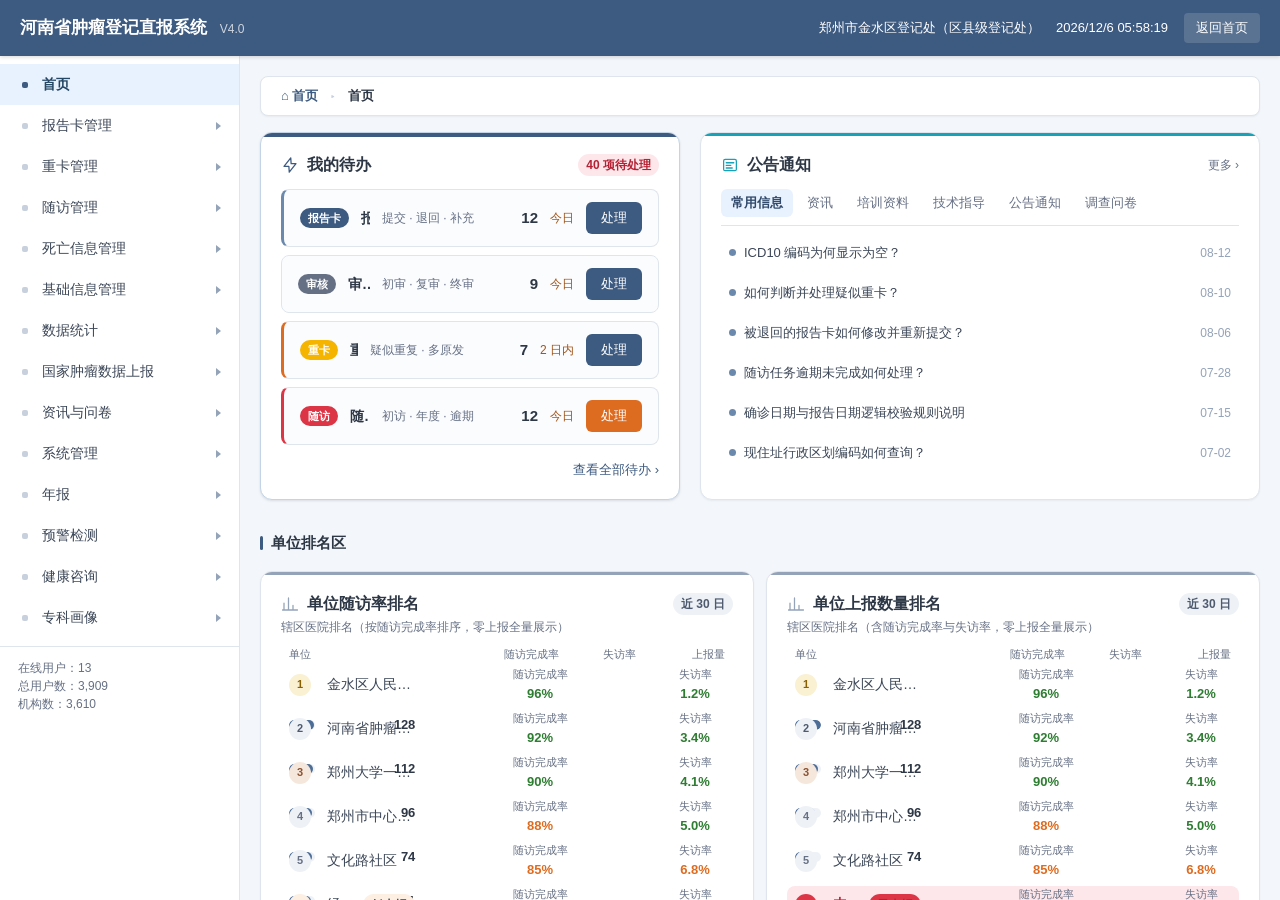
==== index.html @ 0848a84c "忽略运行时非必需文件；新增 index.html 入口自动跳转 app.html" ====
<!DOCTYPE html>
<html lang="zh-CN">
<head>
<meta charset="UTF-8">
<title>江西肿瘤登记平台 - 原型</title>
<meta http-equiv="refresh" content="0; url=app.html">
<script>location.replace('app.html');</script>
</head>
<body>
<p>正在跳转到 <a href="app.html">前端页面（app.html）</a>…</p>
</body>
</html>
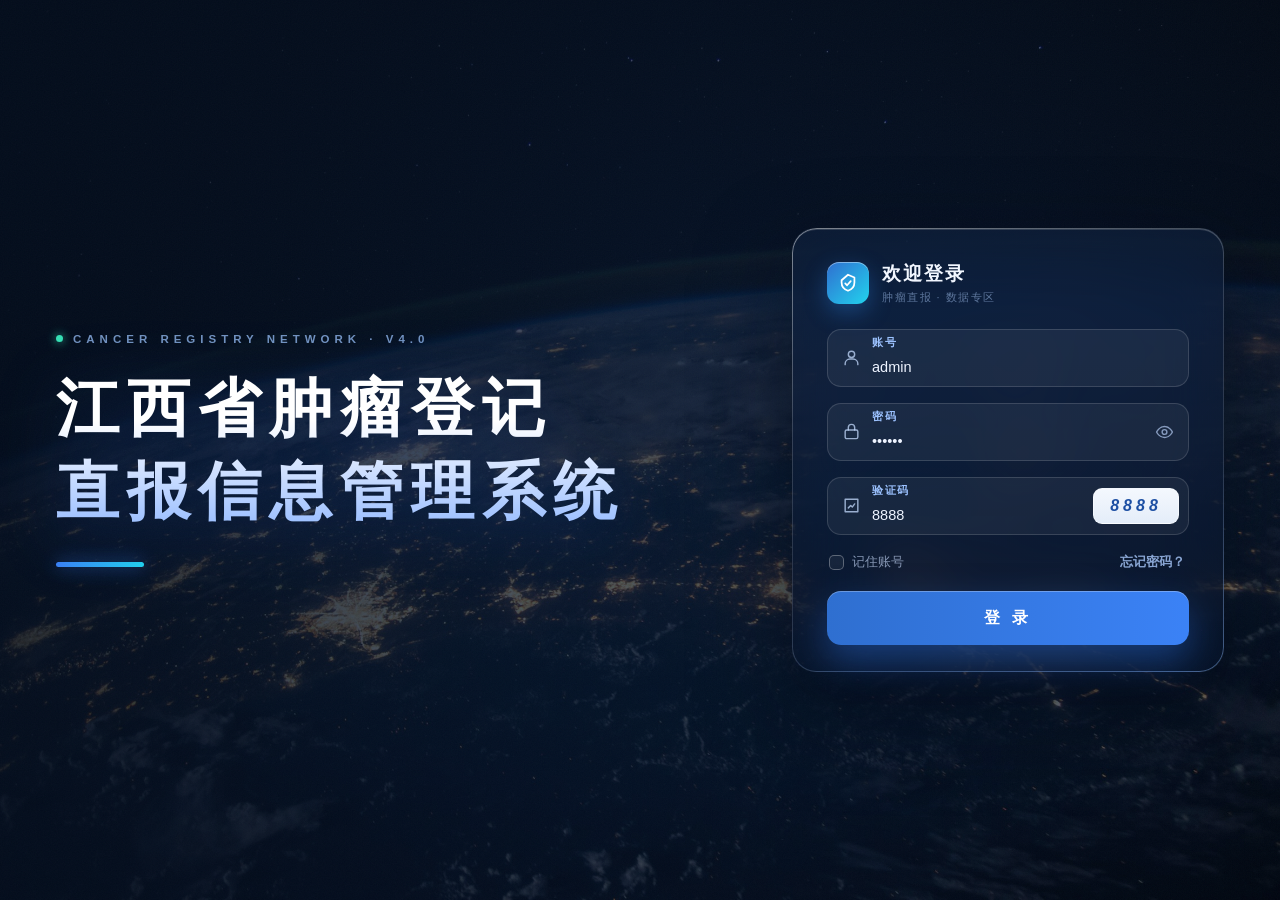
==== commit d5e799fe: "新增登录页与预警检测V2；专科画像V14.8重构；看板双皮肤与随访校验 - 登录：新增独立登录页 login.html + login-hero.jpg（含模拟登录/重置/验证码），   index." ====
--- a/index.html
+++ b/index.html
@@ -3,10 +3,10 @@
 <head>
 <meta charset="UTF-8">
 <title>江西肿瘤登记平台 - 原型</title>
-<meta http-equiv="refresh" content="0; url=app.html">
-<script>location.replace('app.html');</script>
+<meta http-equiv="refresh" content="0; url=login.html">
+<script>location.replace('login.html');</script>
 </head>
 <body>
-<p>正在跳转到 <a href="app.html">前端页面（app.html）</a>…</p>
+<p>正在跳转到 <a href="login.html">登录页（login.html）</a>…</p>
 </body>
 </html>
